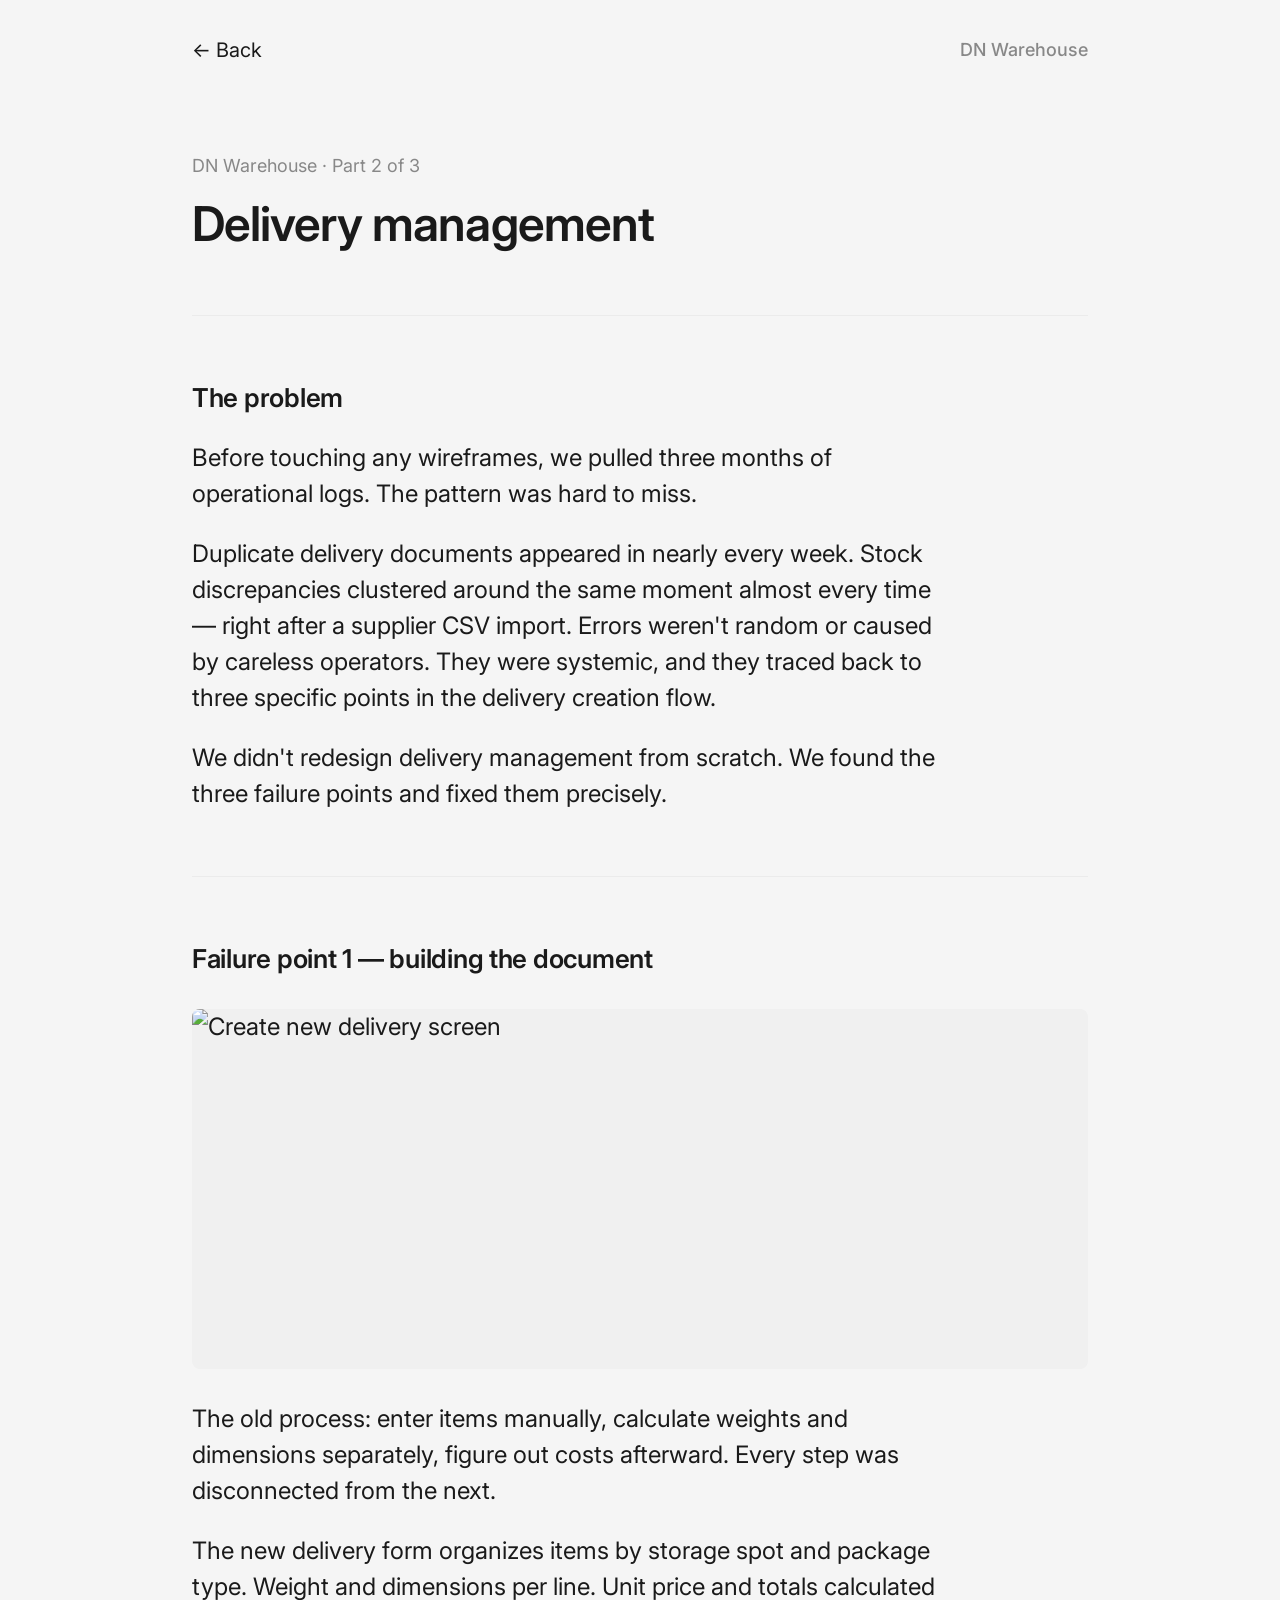
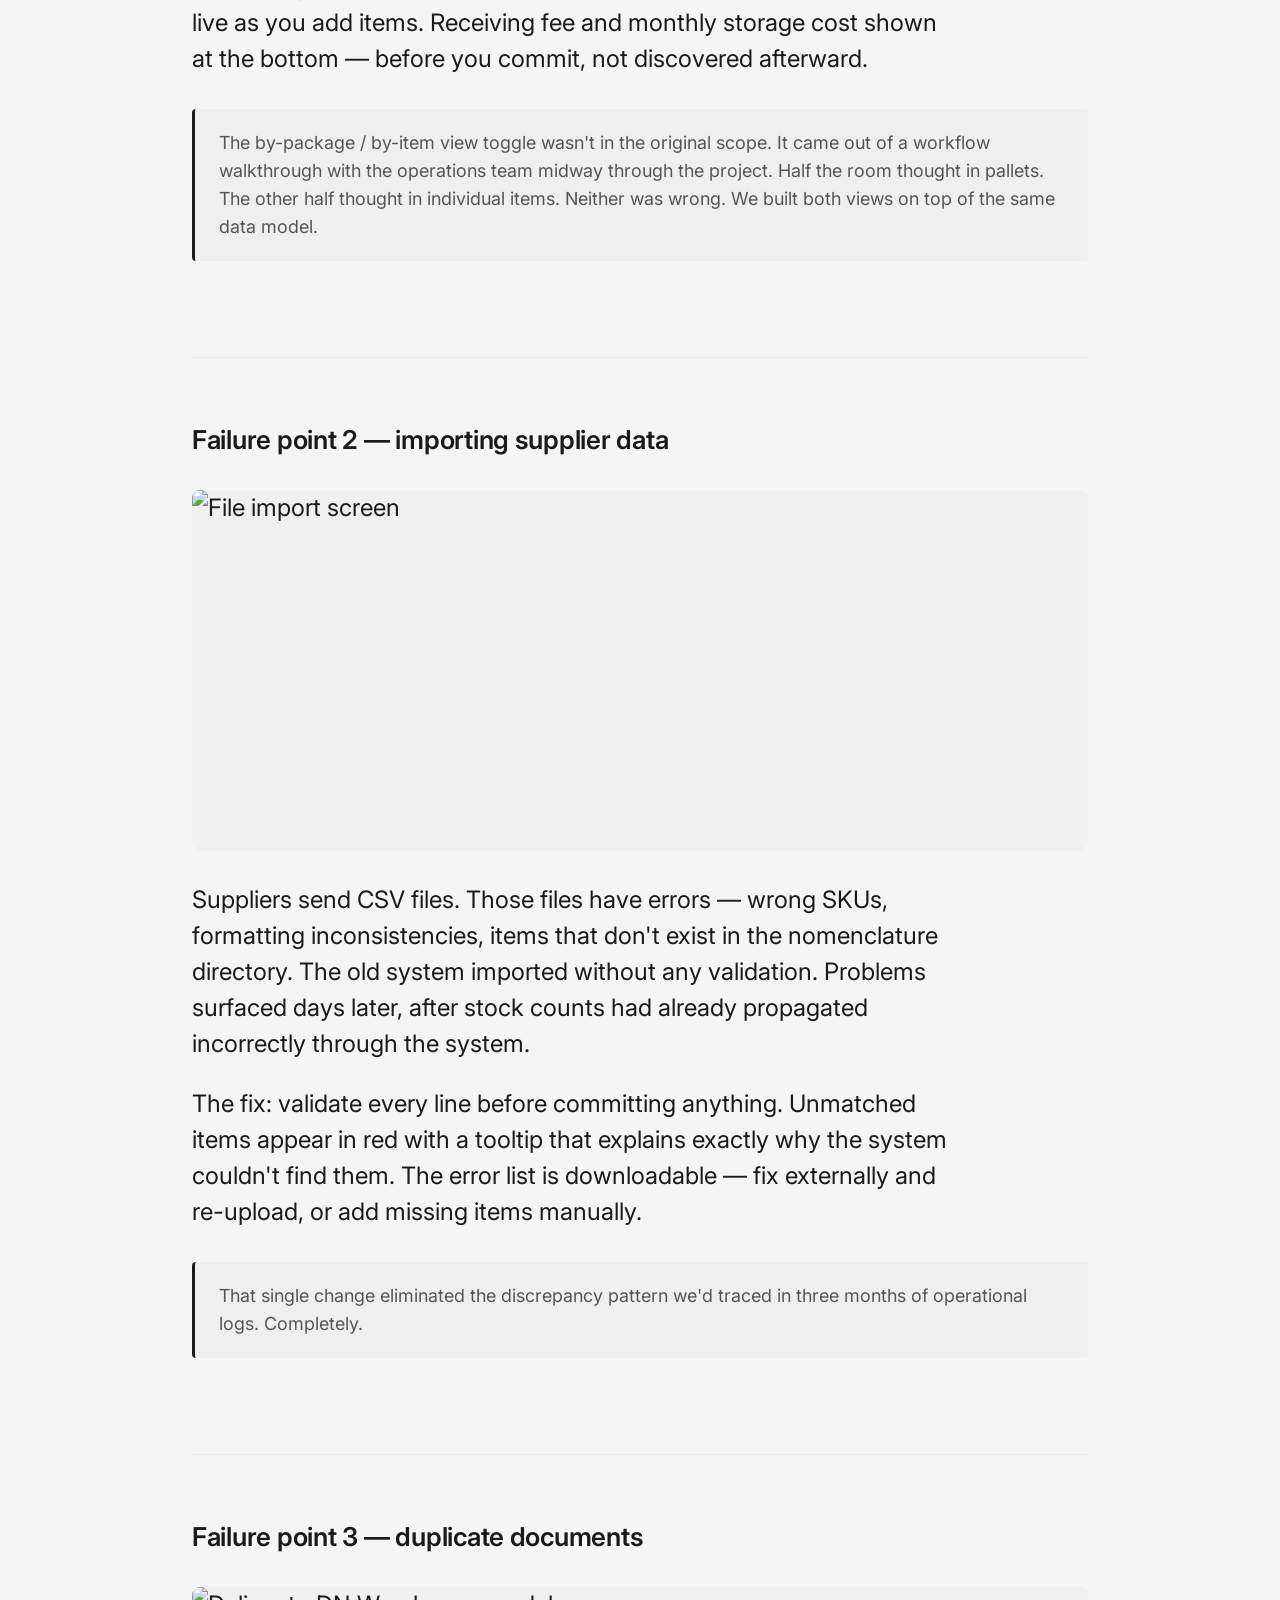
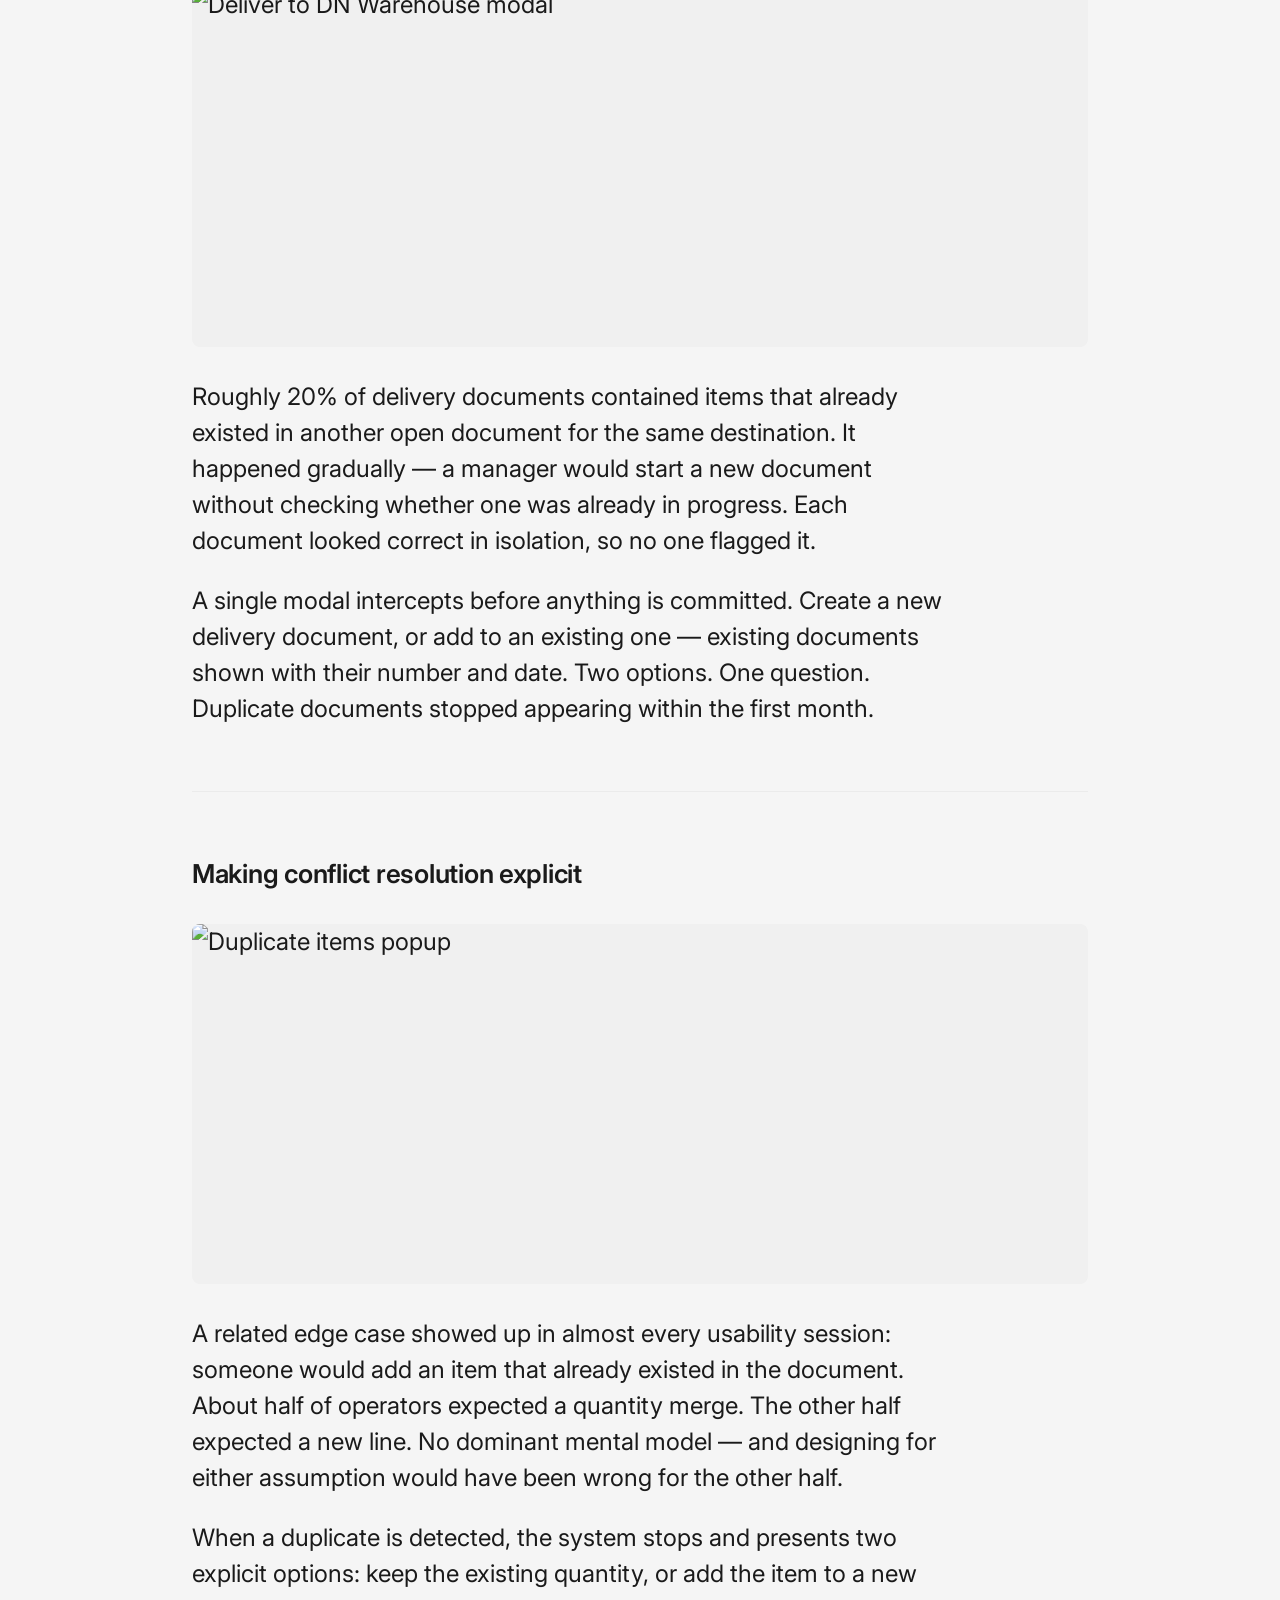
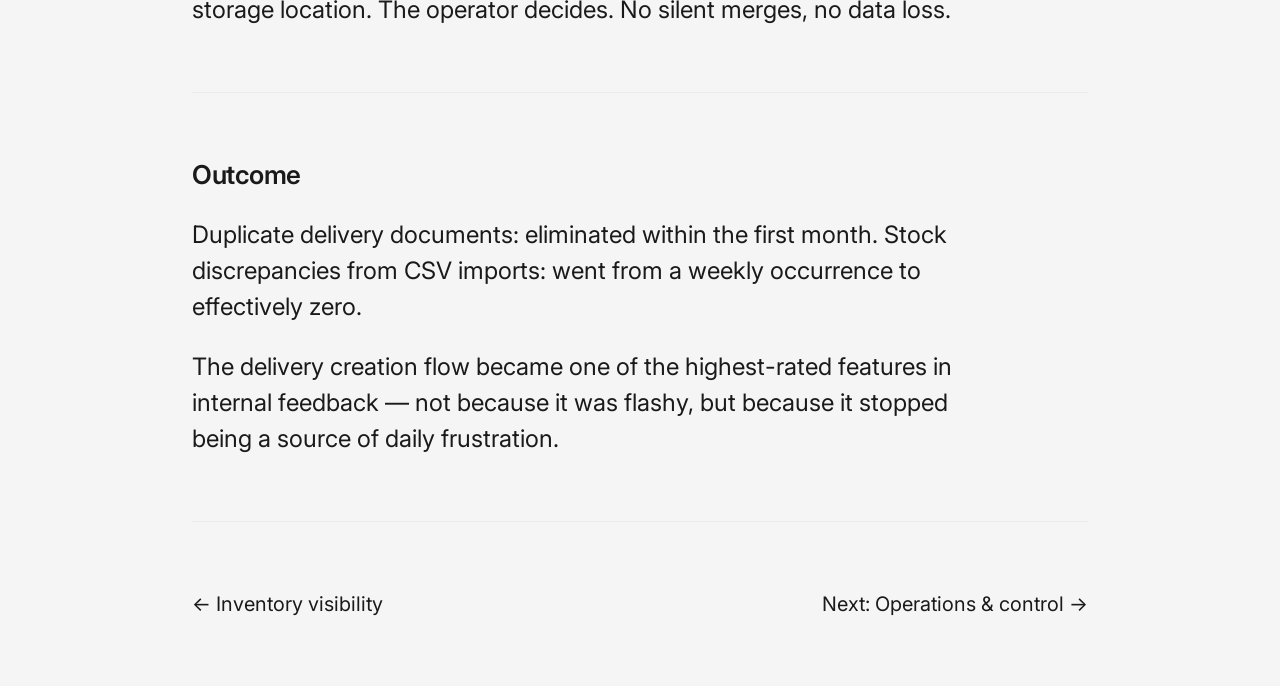
==== cases/dn-warehouse-delivery.html @ 629461e9 "Add DN Warehouse 4-page case study mini-site Replaces single case page with a standalone 4-page mini" ====
<!DOCTYPE html>
<html lang="en">
<head>
  <meta charset="UTF-8" />
  <meta name="viewport" content="width=device-width, initial-scale=1.0" />
  <title>Delivery Management — DN Warehouse</title>
  <link rel="preconnect" href="https://fonts.googleapis.com" />
  <link rel="preconnect" href="https://fonts.gstatic.com" crossorigin />
  <link href="https://fonts.googleapis.com/css2?family=Inter:wght@400;500;600&display=swap" rel="stylesheet" />
  <style>
    *, *::before, *::after { box-sizing: border-box; margin: 0; padding: 0; }
    html { scroll-behavior: smooth; }
    body {
      font-family: 'Inter', system-ui, -apple-system, sans-serif;
      font-size: 24px;
      line-height: 36px;
      color: #1a1a1a;
      background: #F5F5F5;
      -webkit-font-smoothing: antialiased;
    }
    a { color: inherit; text-decoration: none; }

    .wrap { max-width: 960px; margin: 0 auto; padding: 0 32px; }

    .nav {
      display: flex;
      justify-content: space-between;
      align-items: center;
      padding: 32px 0;
    }
    .nav__back { font-size: 20px; color: #1a1a1a; }
    .nav__back:hover { opacity: 0.5; }
    .nav__title { font-size: 18px; font-weight: 500; color: #888888; }

    .page-header { padding: 48px 0 64px; border-bottom: 1px solid #ebebeb; }
    .page-header__label { font-size: 18px; color: #888888; margin-bottom: 14px; }
    .page-header__title {
      font-size: 48px;
      line-height: 1.1;
      font-weight: 600;
      letter-spacing: -0.02em;
      color: #1a1a1a;
    }

    .section { padding: 64px 0; border-bottom: 1px solid #ebebeb; }
    .section:last-of-type { border-bottom: none; }
    .section__title {
      font-size: 26px;
      font-weight: 600;
      letter-spacing: -0.01em;
      margin-bottom: 24px;
      color: #1a1a1a;
    }
    .section p { margin-bottom: 24px; max-width: 760px; }
    .section p:last-of-type { margin-bottom: 0; }

    img.img {
      display: block;
      width: 100%;
      border-radius: 8px;
      background: #f0f0f0;
      min-height: 360px;
      object-fit: cover;
      margin: 32px 0;
    }

    .insight {
      background: #efefef;
      border-left: 3px solid #1a1a1a;
      padding: 20px 24px;
      border-radius: 4px;
      font-size: 18px;
      line-height: 28px;
      color: #555555;
      margin: 32px 0;
    }

    .bottom-nav {
      display: flex;
      justify-content: space-between;
      align-items: center;
      padding: 64px 0;
      border-top: 1px solid #ebebeb;
      font-size: 20px;
      flex-wrap: wrap;
      gap: 16px;
    }
    .bottom-nav a:hover { text-decoration: underline; }

    @media (max-width: 640px) {
      body { font-size: 18px; line-height: 28px; }
      .wrap { padding: 0 20px; }
      .page-header__title { font-size: 32px; }
      .section__title { font-size: 22px; }
      .bottom-nav { flex-direction: column; align-items: flex-start; }
      img.img { min-height: 200px; }
    }
  </style>
</head>
<body>
  <div class="wrap">
    <nav class="nav">
      <a href="dn-warehouse.html" class="nav__back">← Back</a>
      <span class="nav__title">DN Warehouse</span>
    </nav>

    <header class="page-header">
      <p class="page-header__label">DN Warehouse · Part 2 of 3</p>
      <h1 class="page-header__title">Delivery management</h1>
    </header>

    <section class="section">
      <h2 class="section__title">The problem</h2>
      <p>Before touching any wireframes, we pulled three months of operational logs. The pattern was hard to miss.</p>
      <p>Duplicate delivery documents appeared in nearly every week. Stock discrepancies clustered around the same moment almost every time — right after a supplier CSV import. Errors weren't random or caused by careless operators. They were systemic, and they traced back to three specific points in the delivery creation flow.</p>
      <p>We didn't redesign delivery management from scratch. We found the three failure points and fixed them precisely.</p>
    </section>

    <section class="section">
      <h2 class="section__title">Failure point 1 — building the document</h2>
      <img src="create-new-delivery.png" alt="Create new delivery screen" class="img" />
      <p>The old process: enter items manually, calculate weights and dimensions separately, figure out costs afterward. Every step was disconnected from the next.</p>
      <p>The new delivery form organizes items by storage spot and package type. Weight and dimensions per line. Unit price and totals calculated live as you add items. Receiving fee and monthly storage cost shown at the bottom — before you commit, not discovered afterward.</p>
      <div class="insight">The by-package / by-item view toggle wasn't in the original scope. It came out of a workflow walkthrough with the operations team midway through the project. Half the room thought in pallets. The other half thought in individual items. Neither was wrong. We built both views on top of the same data model.</div>
    </section>

    <section class="section">
      <h2 class="section__title">Failure point 2 — importing supplier data</h2>
      <img src="file-import.png" alt="File import screen" class="img" />
      <p>Suppliers send CSV files. Those files have errors — wrong SKUs, formatting inconsistencies, items that don't exist in the nomenclature directory. The old system imported without any validation. Problems surfaced days later, after stock counts had already propagated incorrectly through the system.</p>
      <p>The fix: validate every line before committing anything. Unmatched items appear in red with a tooltip that explains exactly why the system couldn't find them. The error list is downloadable — fix externally and re-upload, or add missing items manually.</p>
      <div class="insight">That single change eliminated the discrepancy pattern we'd traced in three months of operational logs. Completely.</div>
    </section>

    <section class="section">
      <h2 class="section__title">Failure point 3 — duplicate documents</h2>
      <img src="deliver-to-dn-warehouse.png" alt="Deliver to DN Warehouse modal" class="img" />
      <p>Roughly 20% of delivery documents contained items that already existed in another open document for the same destination. It happened gradually — a manager would start a new document without checking whether one was already in progress. Each document looked correct in isolation, so no one flagged it.</p>
      <p>A single modal intercepts before anything is committed. Create a new delivery document, or add to an existing one — existing documents shown with their number and date. Two options. One question. Duplicate documents stopped appearing within the first month.</p>
    </section>

    <section class="section">
      <h2 class="section__title">Making conflict resolution explicit</h2>
      <img src="duplicate-items.png" alt="Duplicate items popup" class="img" />
      <p>A related edge case showed up in almost every usability session: someone would add an item that already existed in the document. About half of operators expected a quantity merge. The other half expected a new line. No dominant mental model — and designing for either assumption would have been wrong for the other half.</p>
      <p>When a duplicate is detected, the system stops and presents two explicit options: keep the existing quantity, or add the item to a new storage location. The operator decides. No silent merges, no data loss.</p>
    </section>

    <section class="section">
      <h2 class="section__title">Outcome</h2>
      <p>Duplicate delivery documents: eliminated within the first month. Stock discrepancies from CSV imports: went from a weekly occurrence to effectively zero.</p>
      <p>The delivery creation flow became one of the highest-rated features in internal feedback — not because it was flashy, but because it stopped being a source of daily frustration.</p>
    </section>

    <nav class="bottom-nav">
      <a href="dn-warehouse-inventory.html">← Inventory visibility</a>
      <a href="dn-warehouse-operations.html">Next: Operations & control →</a>
    </nav>
  </div>
</body>
</html>
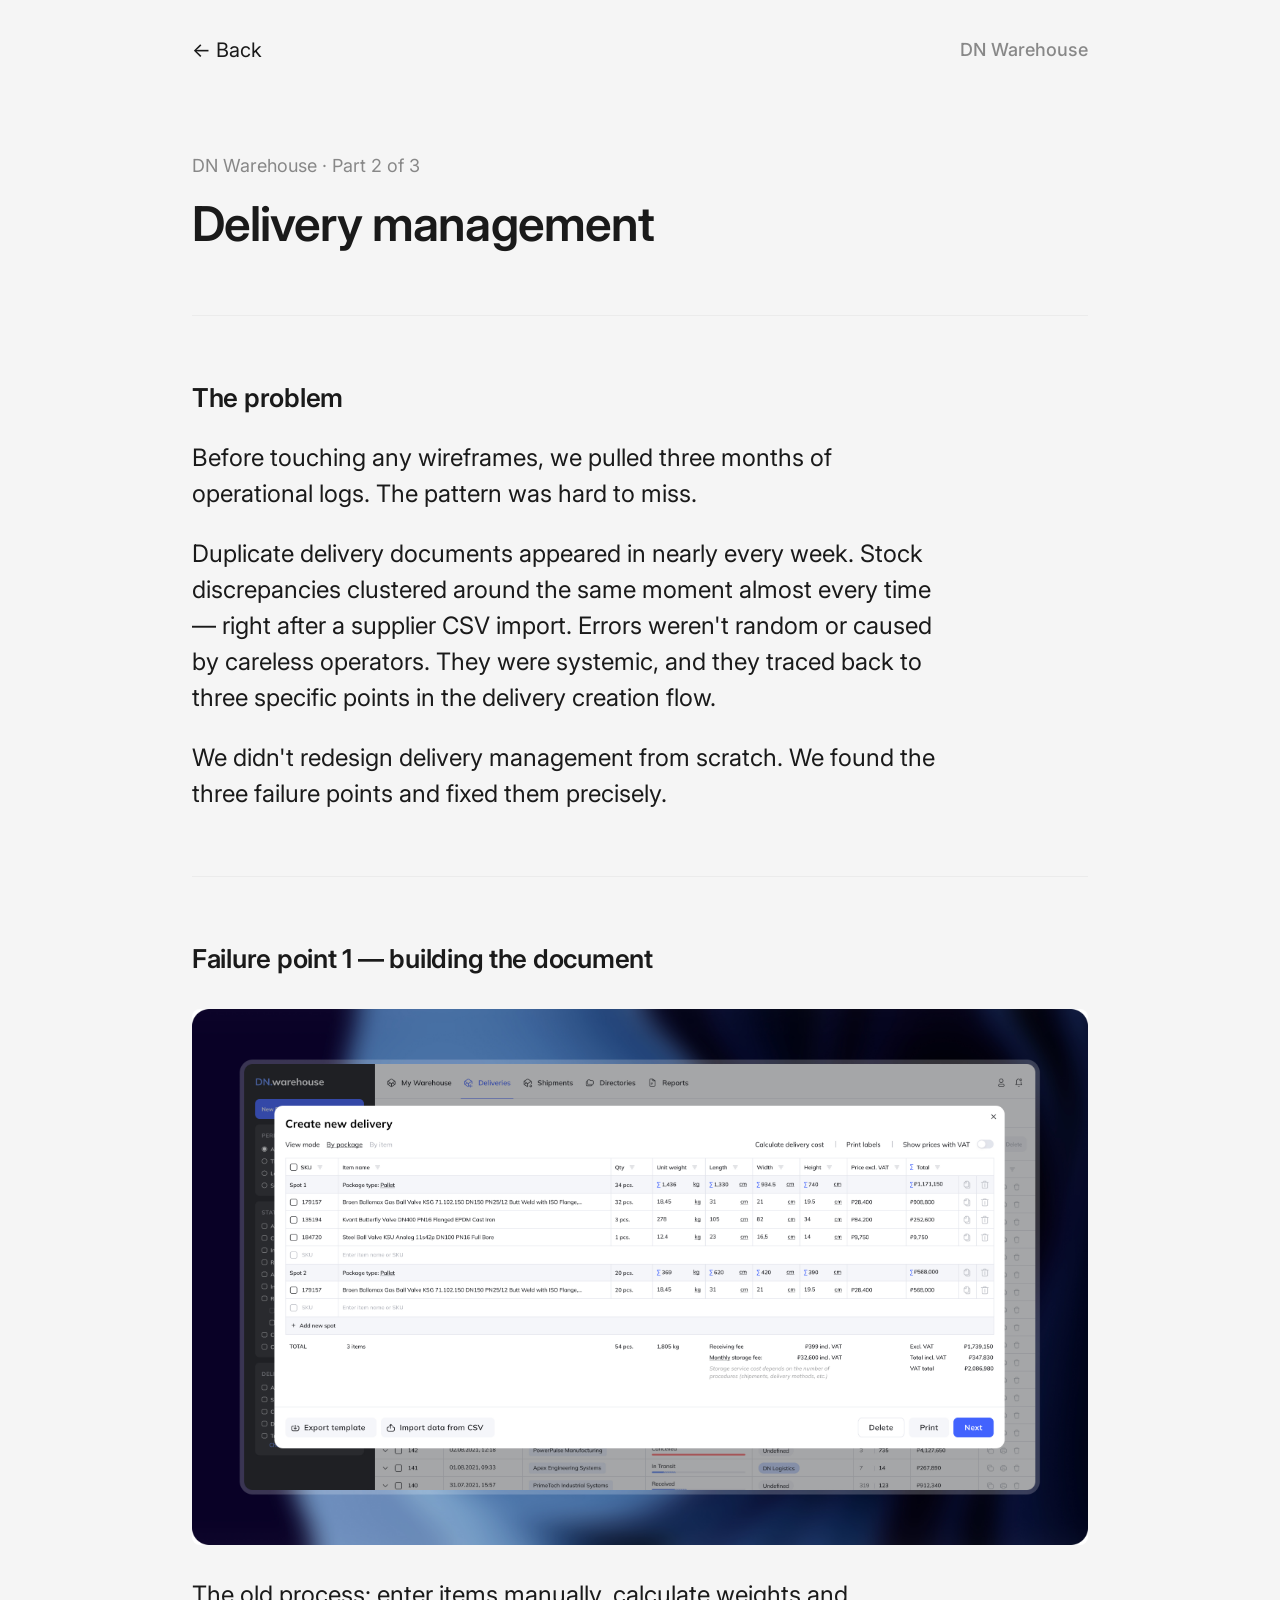
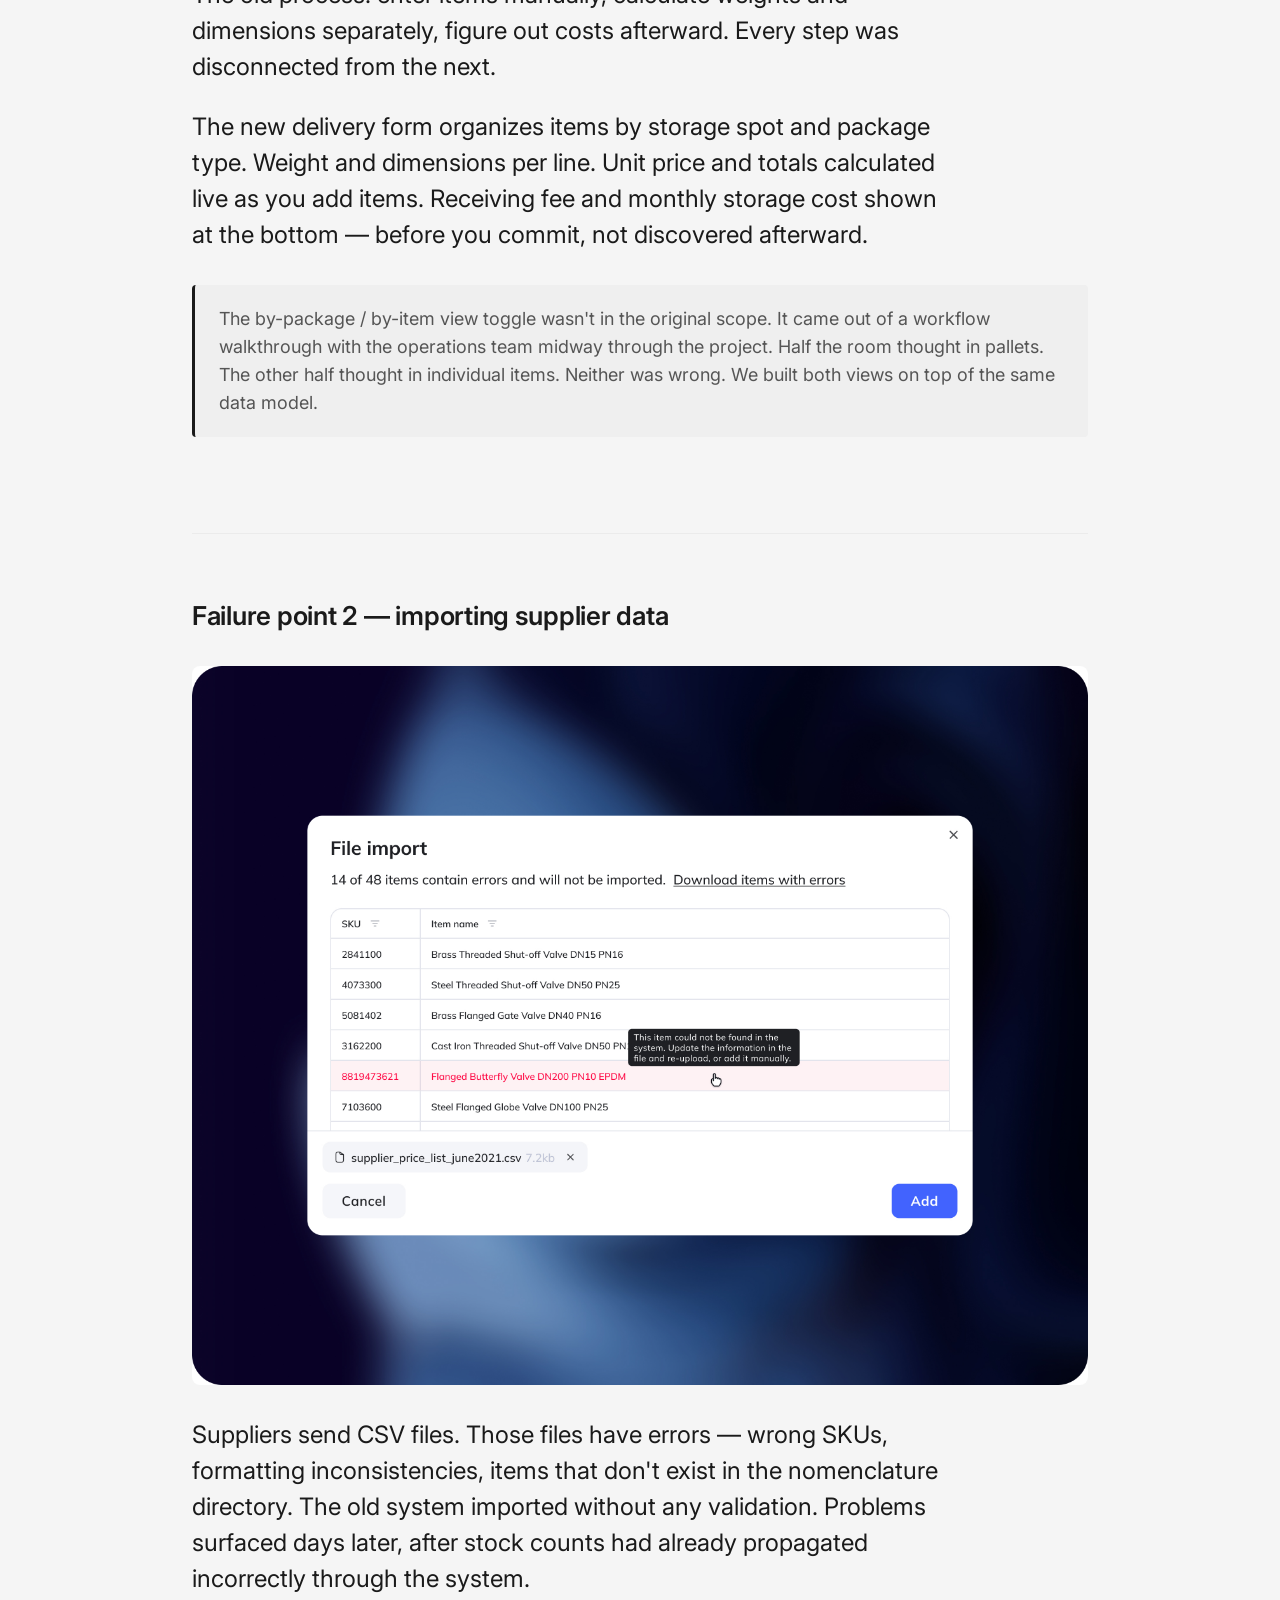
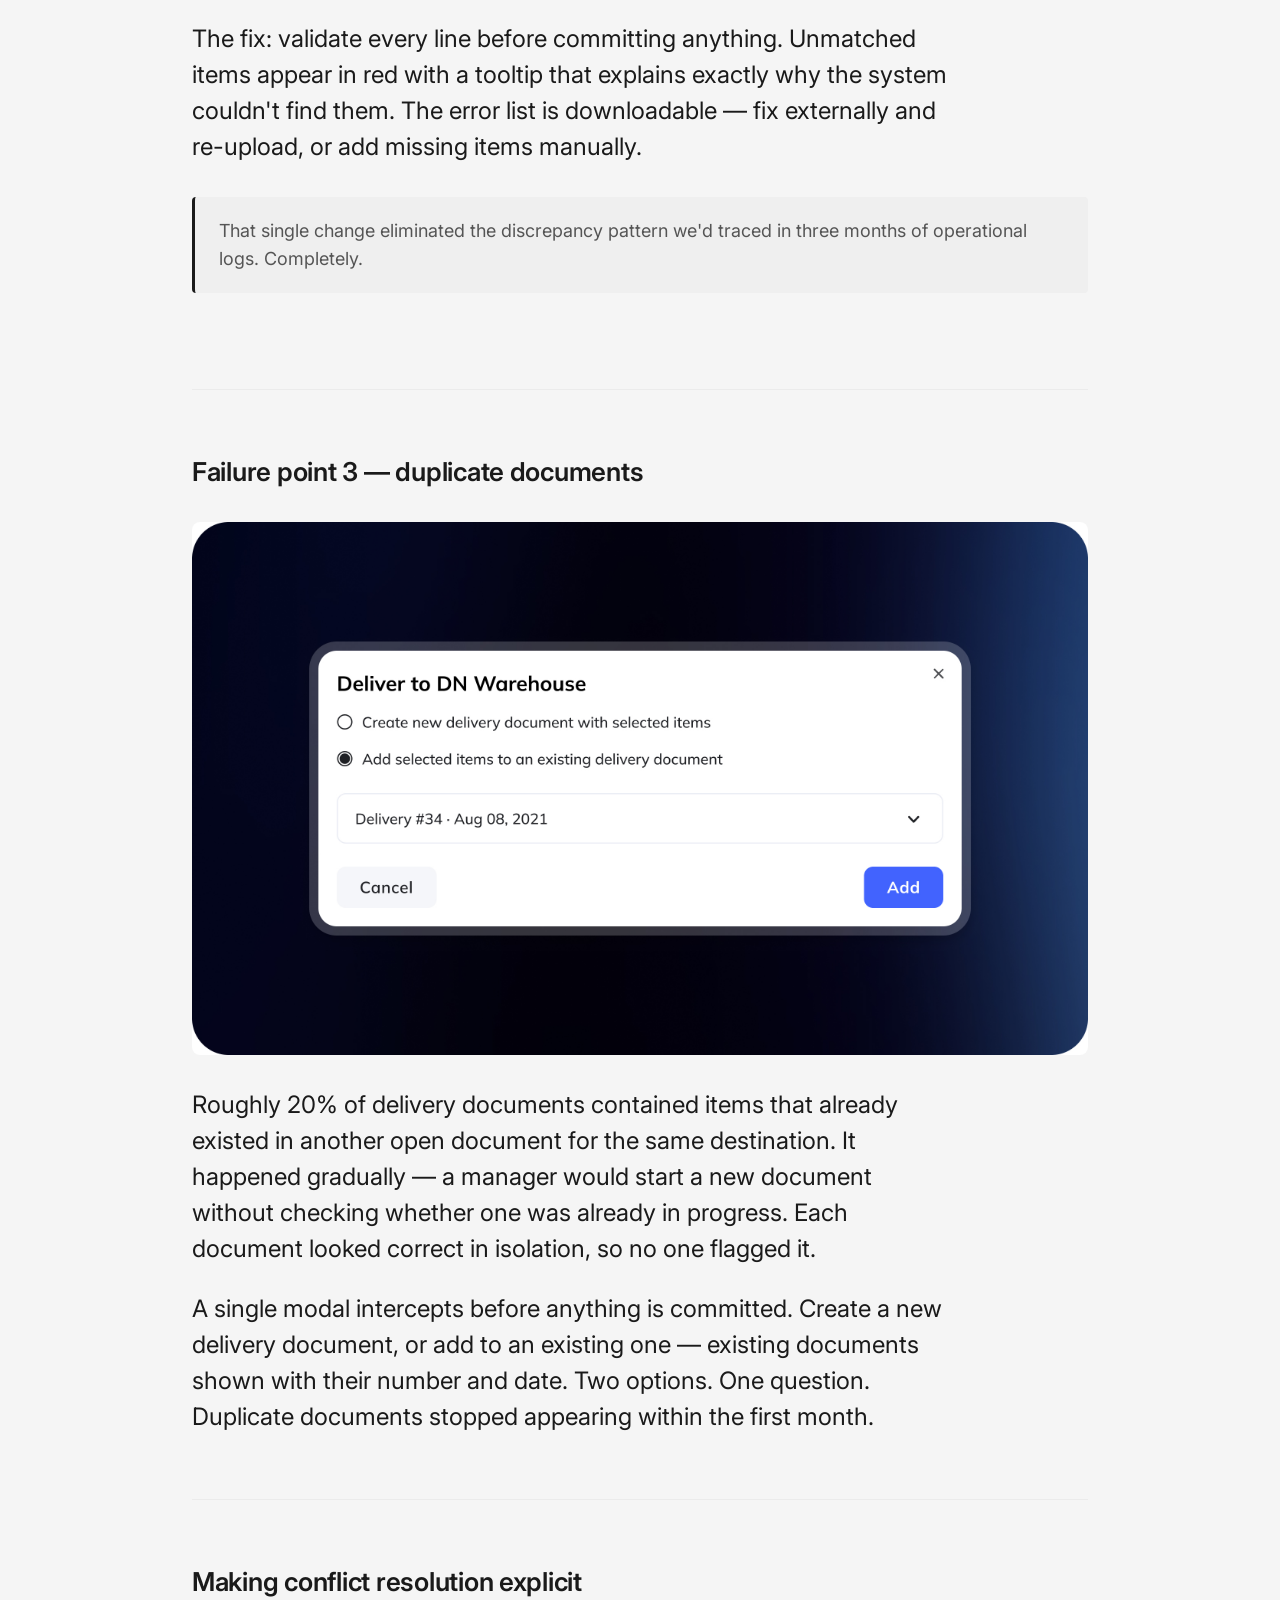
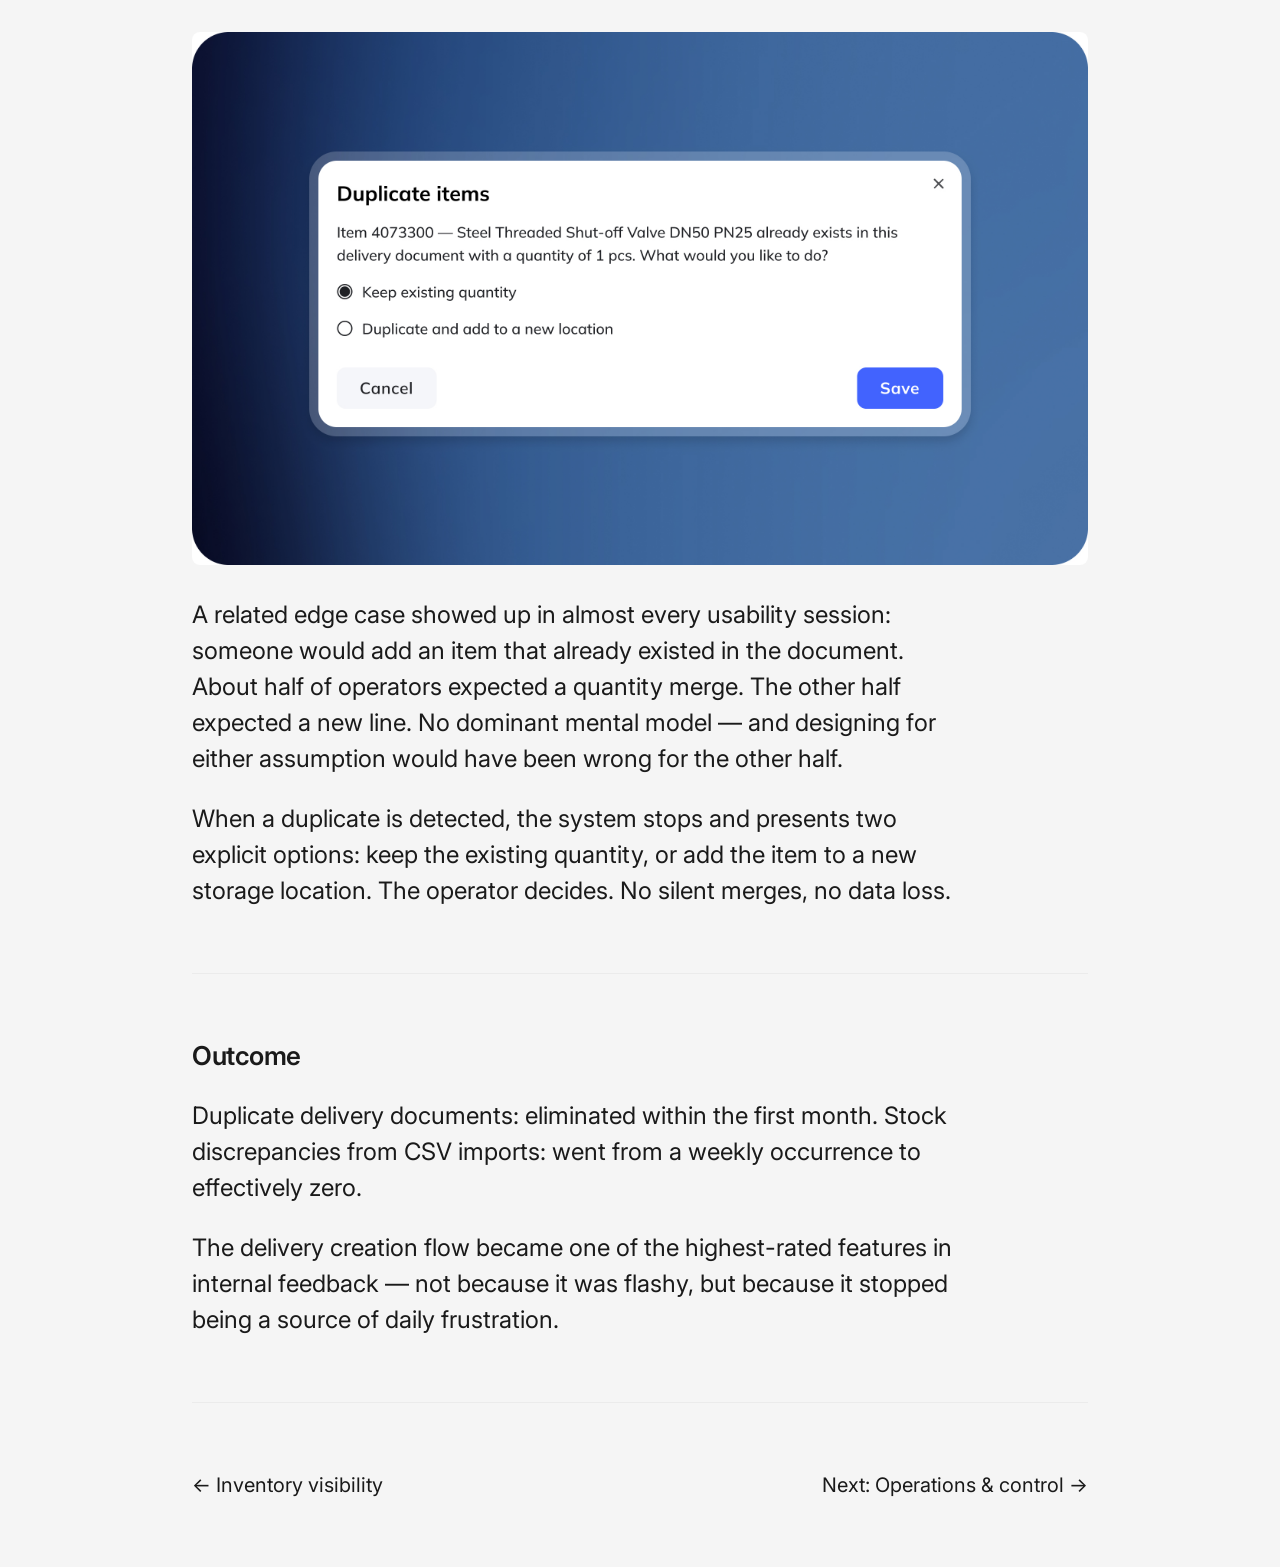
==== commit 409082ac: "Add DN Warehouse screenshots and update image references to .jpg Co-Authored-By: Claude Sonnet 4.6 <" ====
--- a/cases/dn-warehouse-delivery.html
+++ b/cases/dn-warehouse-delivery.html
@@ -118,7 +118,7 @@
 
     <section class="section">
       <h2 class="section__title">Failure point 1 — building the document</h2>
-      <img src="create-new-delivery.png" alt="Create new delivery screen" class="img" />
+      <img src="create-new-delivery.jpg" alt="Create new delivery screen" class="img" />
       <p>The old process: enter items manually, calculate weights and dimensions separately, figure out costs afterward. Every step was disconnected from the next.</p>
       <p>The new delivery form organizes items by storage spot and package type. Weight and dimensions per line. Unit price and totals calculated live as you add items. Receiving fee and monthly storage cost shown at the bottom — before you commit, not discovered afterward.</p>
       <div class="insight">The by-package / by-item view toggle wasn't in the original scope. It came out of a workflow walkthrough with the operations team midway through the project. Half the room thought in pallets. The other half thought in individual items. Neither was wrong. We built both views on top of the same data model.</div>
@@ -126,7 +126,7 @@
 
     <section class="section">
       <h2 class="section__title">Failure point 2 — importing supplier data</h2>
-      <img src="file-import.png" alt="File import screen" class="img" />
+      <img src="file-import.jpg" alt="File import screen" class="img" />
       <p>Suppliers send CSV files. Those files have errors — wrong SKUs, formatting inconsistencies, items that don't exist in the nomenclature directory. The old system imported without any validation. Problems surfaced days later, after stock counts had already propagated incorrectly through the system.</p>
       <p>The fix: validate every line before committing anything. Unmatched items appear in red with a tooltip that explains exactly why the system couldn't find them. The error list is downloadable — fix externally and re-upload, or add missing items manually.</p>
       <div class="insight">That single change eliminated the discrepancy pattern we'd traced in three months of operational logs. Completely.</div>
@@ -134,14 +134,14 @@
 
     <section class="section">
       <h2 class="section__title">Failure point 3 — duplicate documents</h2>
-      <img src="deliver-to-dn-warehouse.png" alt="Deliver to DN Warehouse modal" class="img" />
+      <img src="deliver-to-dn-warehouse.jpg" alt="Deliver to DN Warehouse modal" class="img" />
       <p>Roughly 20% of delivery documents contained items that already existed in another open document for the same destination. It happened gradually — a manager would start a new document without checking whether one was already in progress. Each document looked correct in isolation, so no one flagged it.</p>
       <p>A single modal intercepts before anything is committed. Create a new delivery document, or add to an existing one — existing documents shown with their number and date. Two options. One question. Duplicate documents stopped appearing within the first month.</p>
     </section>
 
     <section class="section">
       <h2 class="section__title">Making conflict resolution explicit</h2>
-      <img src="duplicate-items.png" alt="Duplicate items popup" class="img" />
+      <img src="duplicate-items.jpg" alt="Duplicate items popup" class="img" />
       <p>A related edge case showed up in almost every usability session: someone would add an item that already existed in the document. About half of operators expected a quantity merge. The other half expected a new line. No dominant mental model — and designing for either assumption would have been wrong for the other half.</p>
       <p>When a duplicate is detected, the system stops and presents two explicit options: keep the existing quantity, or add the item to a new storage location. The operator decides. No silent merges, no data loss.</p>
     </section>
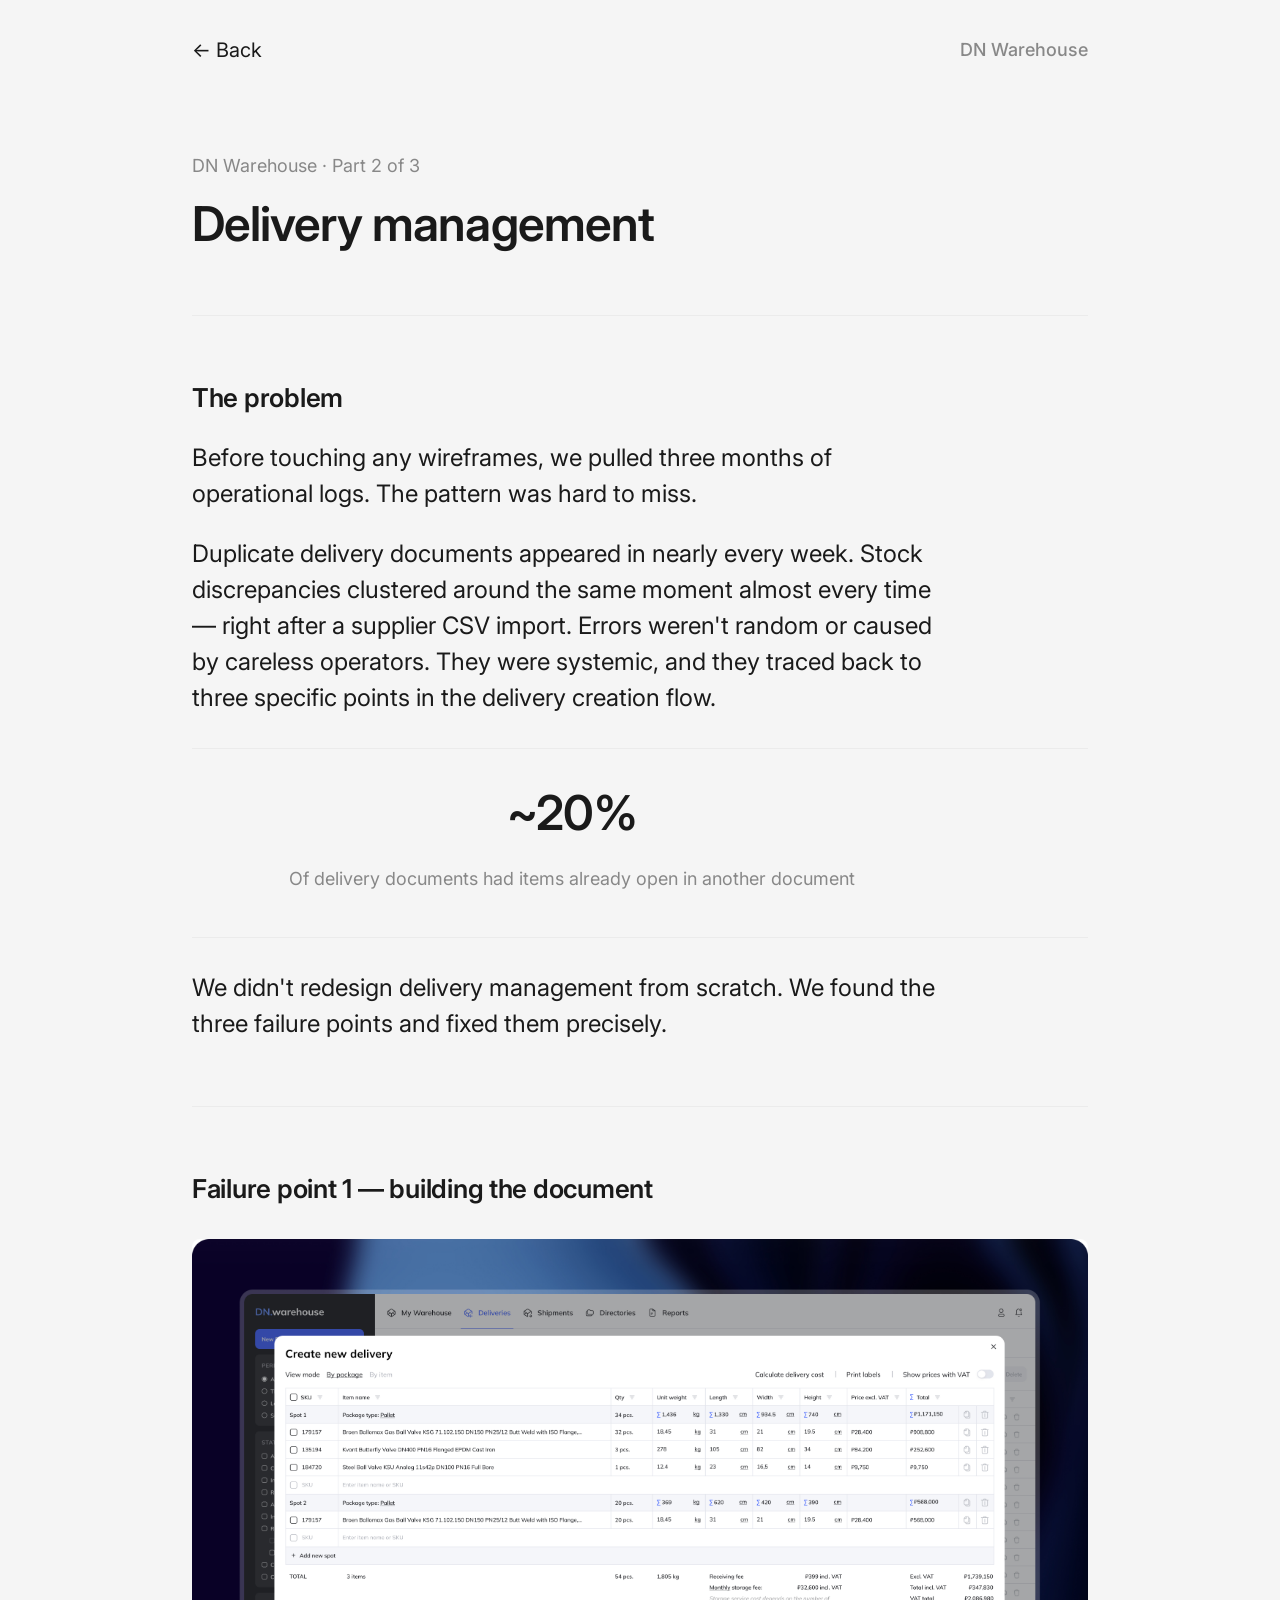
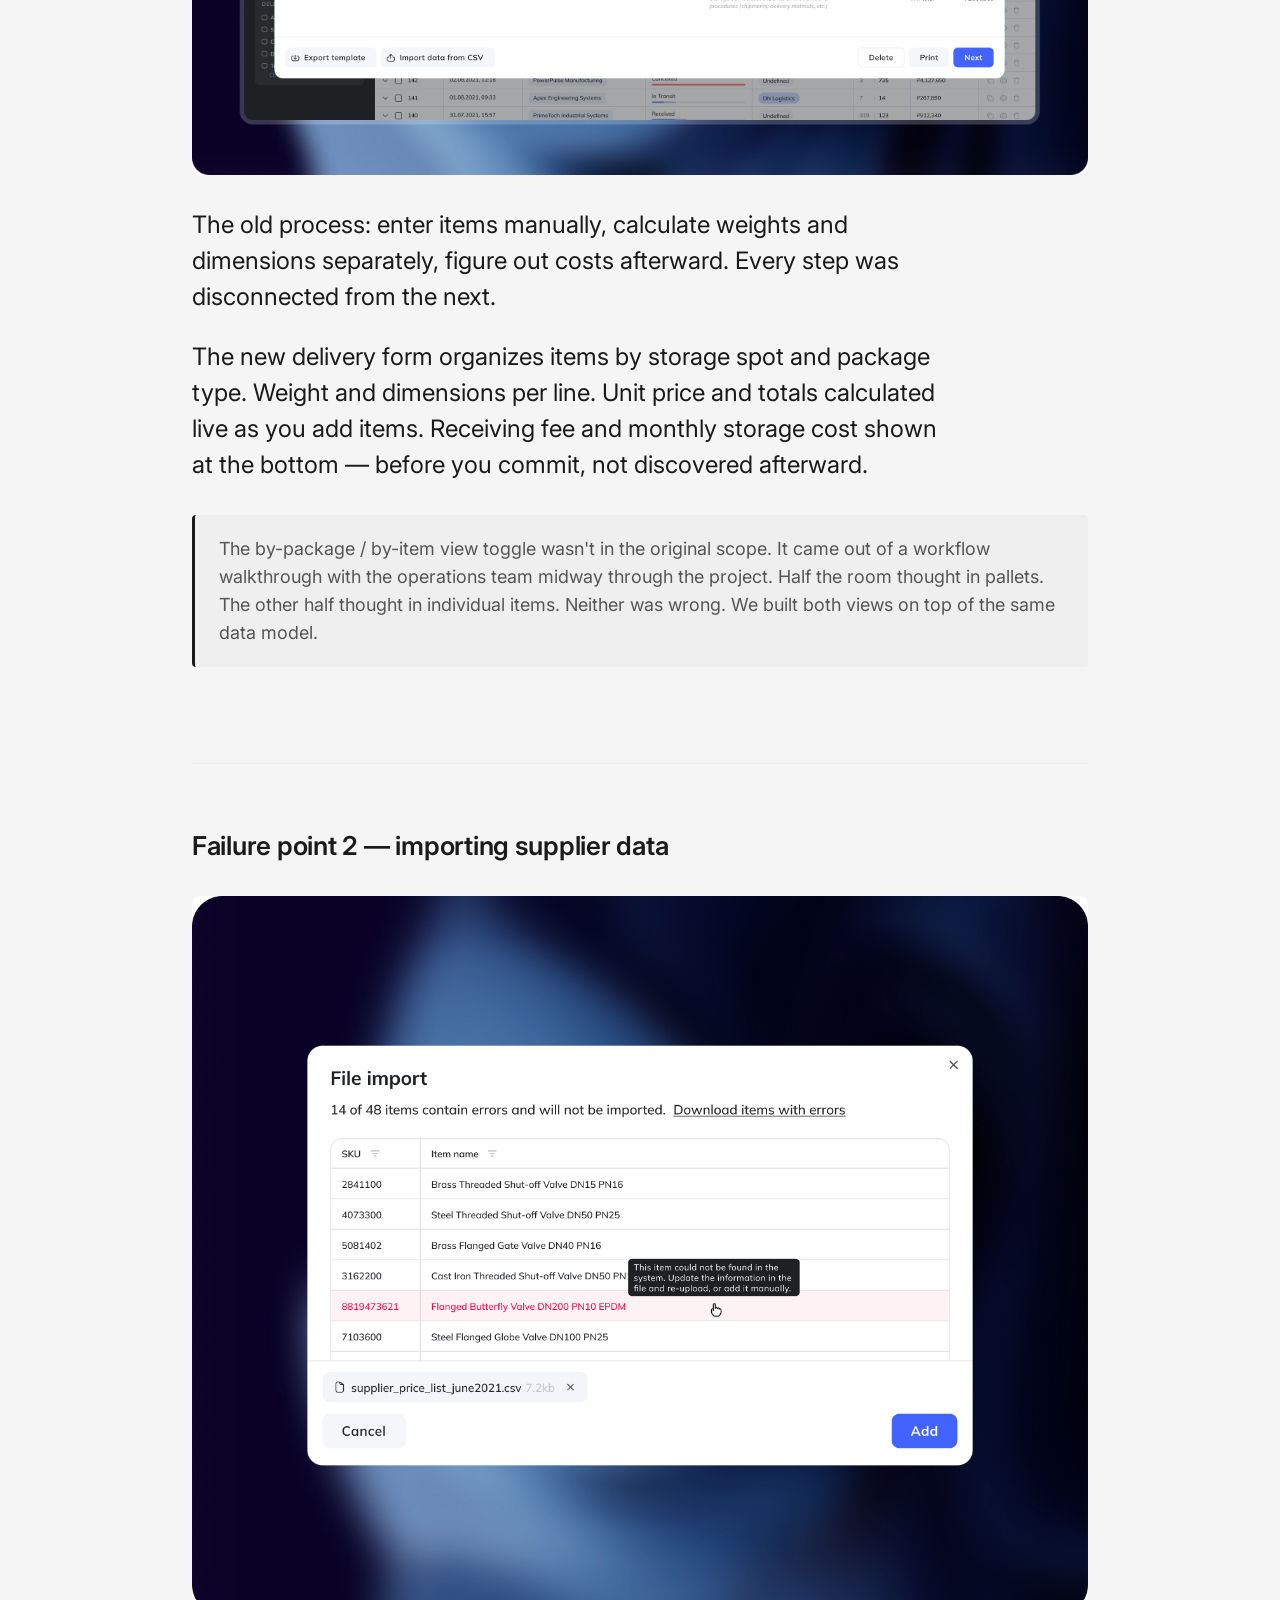
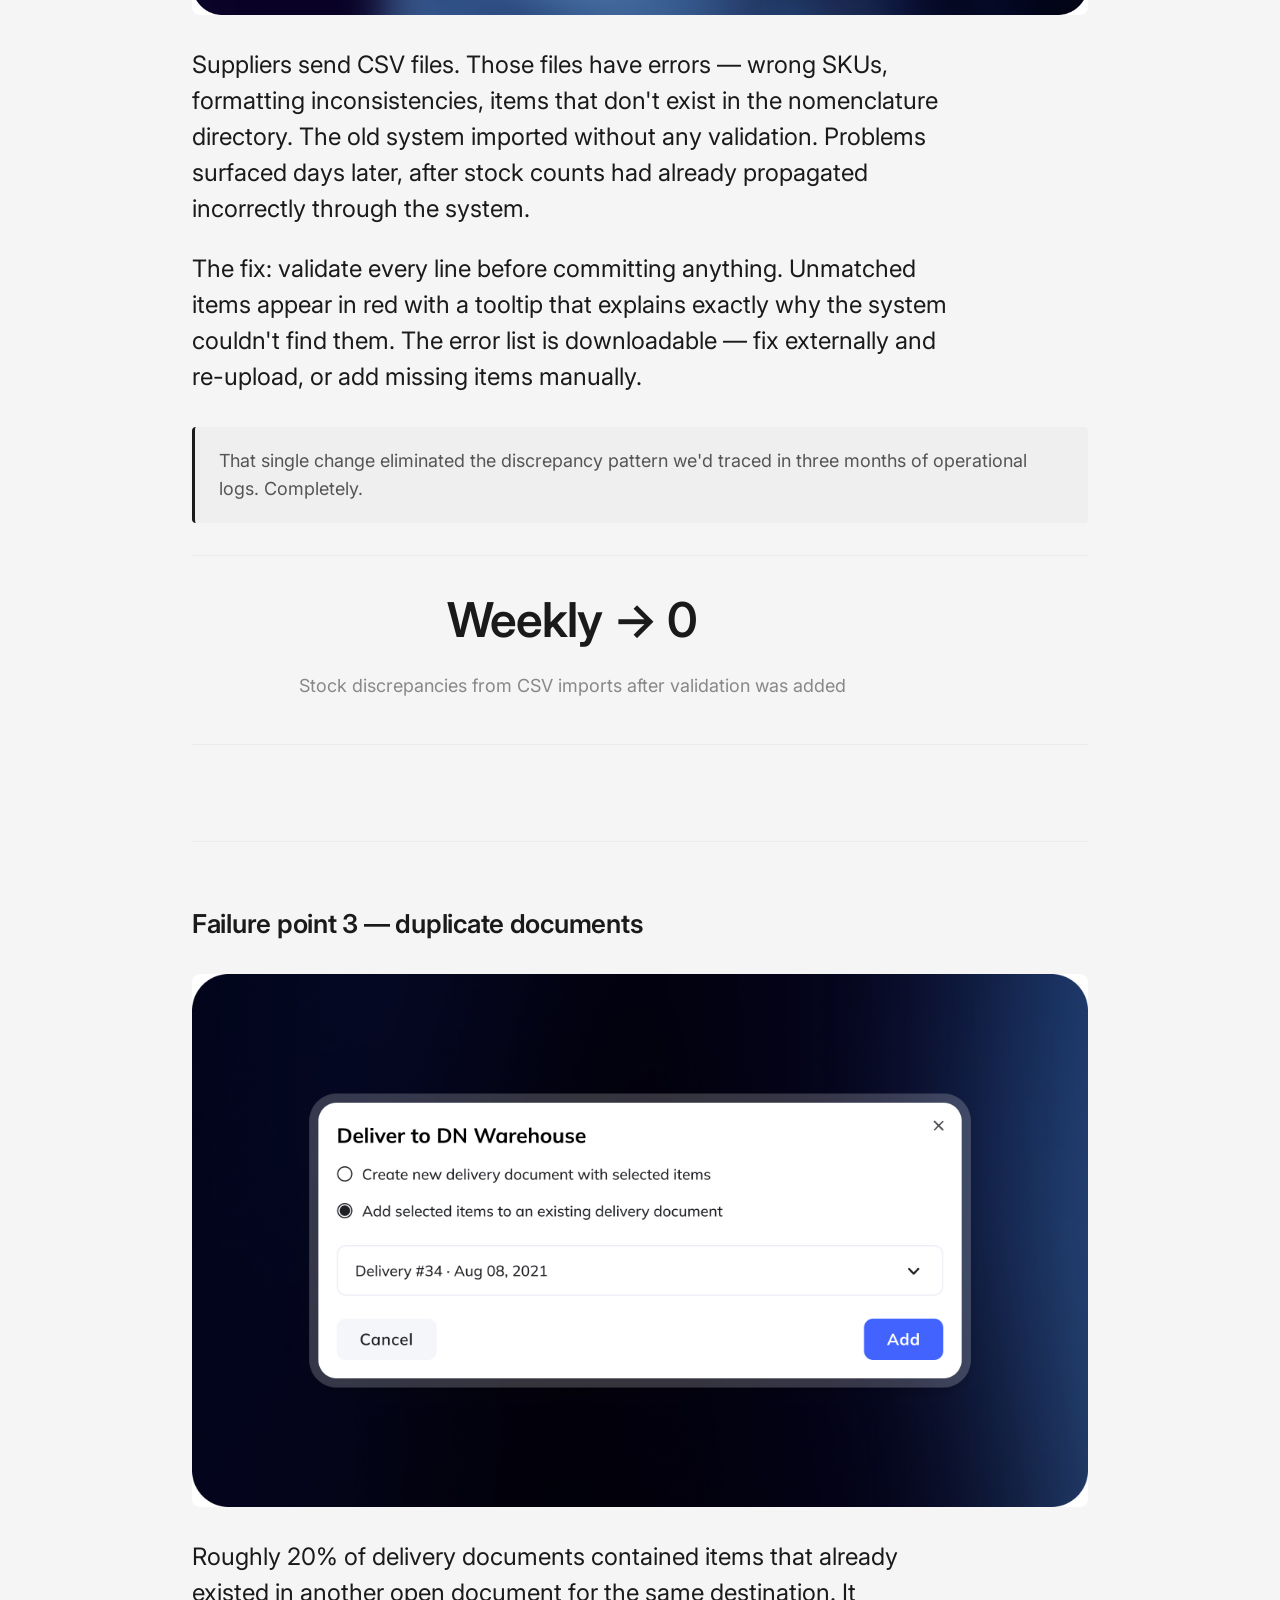
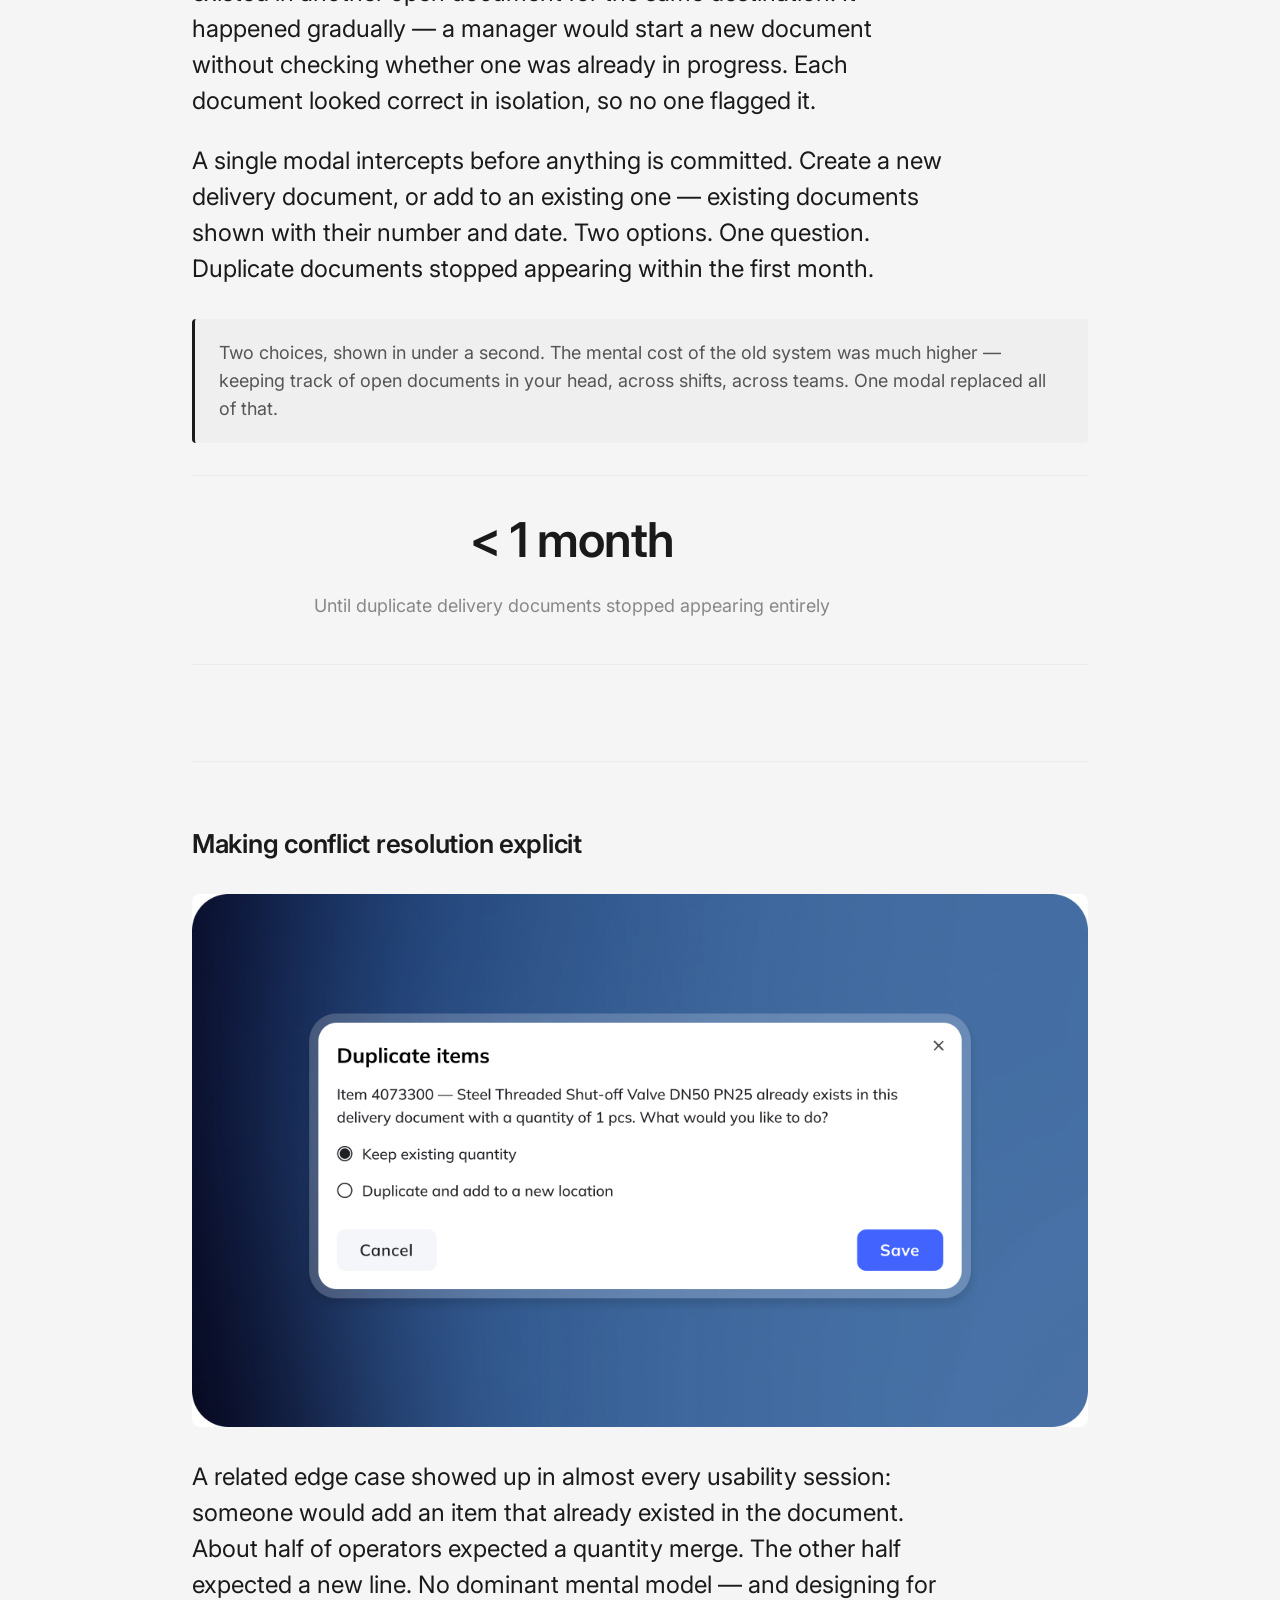
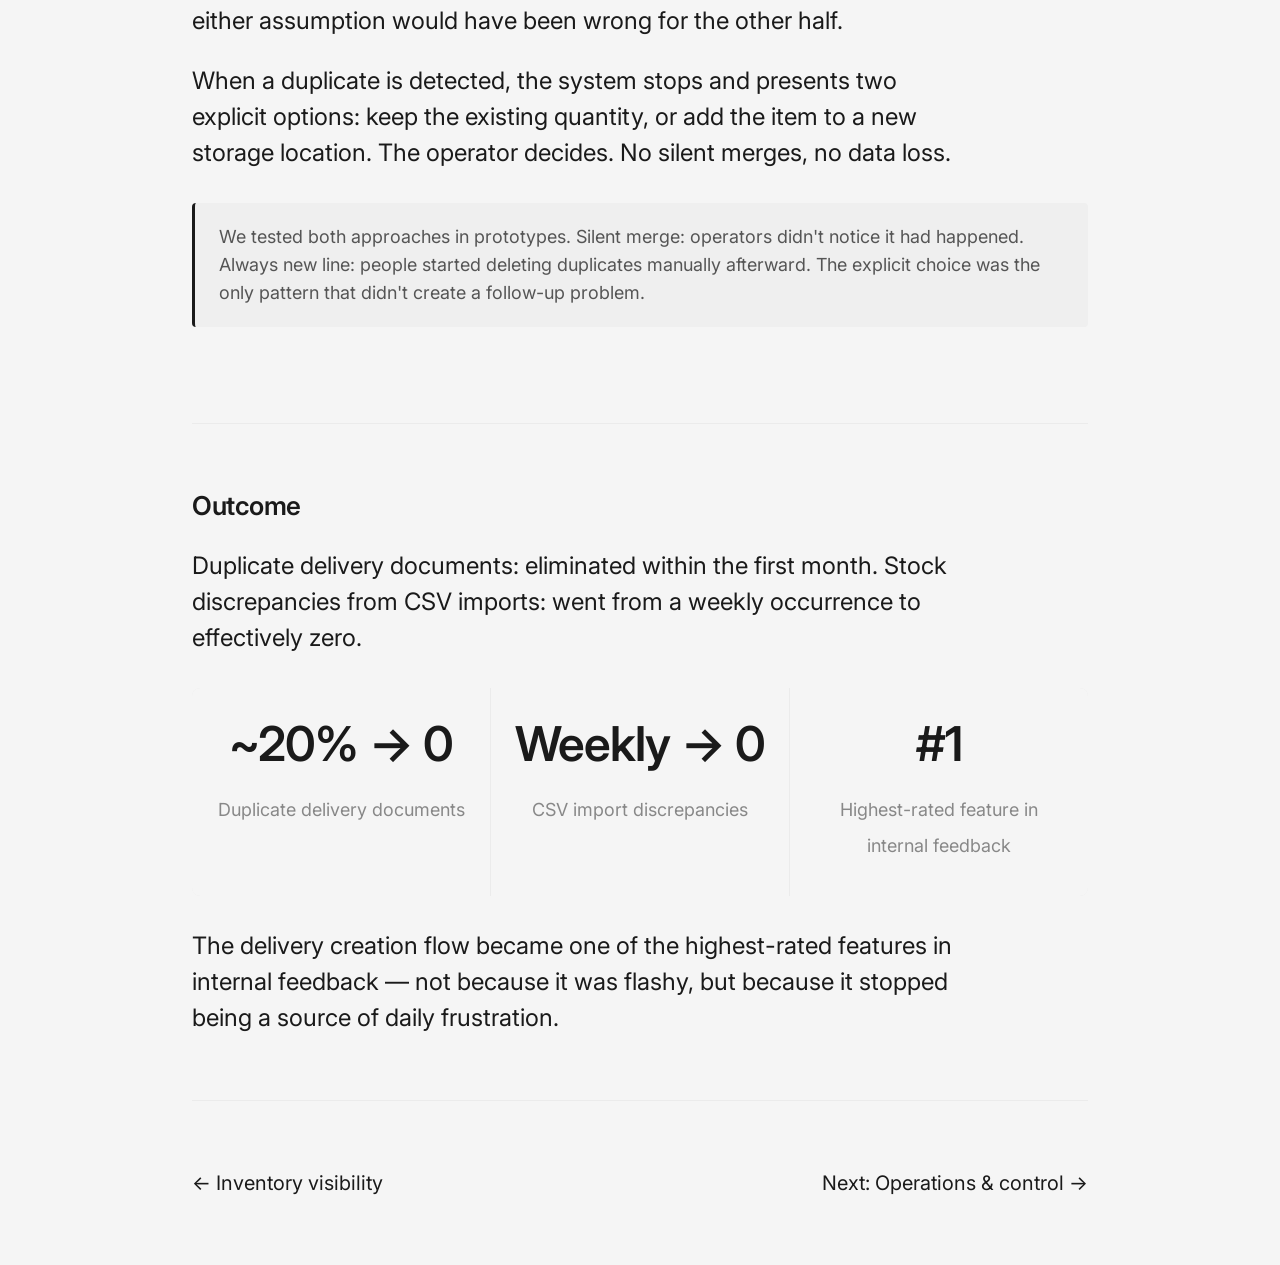
==== commit ccf504db: "Add metric callouts and insight blocks to all three case pages Co-Authored-By: Claude Sonnet 4.6 <no" ====
--- a/cases/dn-warehouse-delivery.html
+++ b/cases/dn-warehouse-delivery.html
@@ -75,6 +75,39 @@
       margin: 32px 0;
     }
 
+    .metric {
+      text-align: center;
+      padding: 40px 0;
+      border-top: 1px solid #ebebeb;
+      border-bottom: 1px solid #ebebeb;
+      margin: 32px 0;
+    }
+    .metric__num {
+      font-size: 48px;
+      font-weight: 600;
+      color: #1a1a1a;
+      letter-spacing: -0.02em;
+      line-height: 1;
+    }
+    .metric__label { font-size: 18px; color: #888888; margin-top: 10px; }
+
+    .metrics-row {
+      display: grid;
+      grid-template-columns: repeat(3, 1fr);
+      gap: 1px;
+      background: #ebebeb;
+      border-radius: 8px;
+      overflow: hidden;
+      margin: 32px 0;
+    }
+    .metrics-row .metric {
+      background: #F5F5F5;
+      margin: 0;
+      border: none;
+      border-radius: 0;
+      padding: 32px 20px;
+    }
+
     .bottom-nav {
       display: flex;
       justify-content: space-between;
@@ -113,6 +146,10 @@
       <h2 class="section__title">The problem</h2>
       <p>Before touching any wireframes, we pulled three months of operational logs. The pattern was hard to miss.</p>
       <p>Duplicate delivery documents appeared in nearly every week. Stock discrepancies clustered around the same moment almost every time — right after a supplier CSV import. Errors weren't random or caused by careless operators. They were systemic, and they traced back to three specific points in the delivery creation flow.</p>
+      <div class="metric">
+        <p class="metric__num">~20%</p>
+        <p class="metric__label">Of delivery documents had items already open in another document</p>
+      </div>
       <p>We didn't redesign delivery management from scratch. We found the three failure points and fixed them precisely.</p>
     </section>
 
@@ -130,6 +167,10 @@
       <p>Suppliers send CSV files. Those files have errors — wrong SKUs, formatting inconsistencies, items that don't exist in the nomenclature directory. The old system imported without any validation. Problems surfaced days later, after stock counts had already propagated incorrectly through the system.</p>
       <p>The fix: validate every line before committing anything. Unmatched items appear in red with a tooltip that explains exactly why the system couldn't find them. The error list is downloadable — fix externally and re-upload, or add missing items manually.</p>
       <div class="insight">That single change eliminated the discrepancy pattern we'd traced in three months of operational logs. Completely.</div>
+      <div class="metric">
+        <p class="metric__num">Weekly → 0</p>
+        <p class="metric__label">Stock discrepancies from CSV imports after validation was added</p>
+      </div>
     </section>
 
     <section class="section">
@@ -137,6 +178,11 @@
       <img src="deliver-to-dn-warehouse.jpg" alt="Deliver to DN Warehouse modal" class="img" />
       <p>Roughly 20% of delivery documents contained items that already existed in another open document for the same destination. It happened gradually — a manager would start a new document without checking whether one was already in progress. Each document looked correct in isolation, so no one flagged it.</p>
       <p>A single modal intercepts before anything is committed. Create a new delivery document, or add to an existing one — existing documents shown with their number and date. Two options. One question. Duplicate documents stopped appearing within the first month.</p>
+      <div class="insight">Two choices, shown in under a second. The mental cost of the old system was much higher — keeping track of open documents in your head, across shifts, across teams. One modal replaced all of that.</div>
+      <div class="metric">
+        <p class="metric__num">< 1 month</p>
+        <p class="metric__label">Until duplicate delivery documents stopped appearing entirely</p>
+      </div>
     </section>
 
     <section class="section">
@@ -144,11 +190,26 @@
       <img src="duplicate-items.jpg" alt="Duplicate items popup" class="img" />
       <p>A related edge case showed up in almost every usability session: someone would add an item that already existed in the document. About half of operators expected a quantity merge. The other half expected a new line. No dominant mental model — and designing for either assumption would have been wrong for the other half.</p>
       <p>When a duplicate is detected, the system stops and presents two explicit options: keep the existing quantity, or add the item to a new storage location. The operator decides. No silent merges, no data loss.</p>
+      <div class="insight">We tested both approaches in prototypes. Silent merge: operators didn't notice it had happened. Always new line: people started deleting duplicates manually afterward. The explicit choice was the only pattern that didn't create a follow-up problem.</div>
     </section>
 
     <section class="section">
       <h2 class="section__title">Outcome</h2>
       <p>Duplicate delivery documents: eliminated within the first month. Stock discrepancies from CSV imports: went from a weekly occurrence to effectively zero.</p>
+      <div class="metrics-row">
+        <div class="metric">
+          <p class="metric__num">~20% → 0</p>
+          <p class="metric__label">Duplicate delivery documents</p>
+        </div>
+        <div class="metric">
+          <p class="metric__num">Weekly → 0</p>
+          <p class="metric__label">CSV import discrepancies</p>
+        </div>
+        <div class="metric">
+          <p class="metric__num">#1</p>
+          <p class="metric__label">Highest-rated feature in internal feedback</p>
+        </div>
+      </div>
       <p>The delivery creation flow became one of the highest-rated features in internal feedback — not because it was flashy, but because it stopped being a source of daily frustration.</p>
     </section>
 
